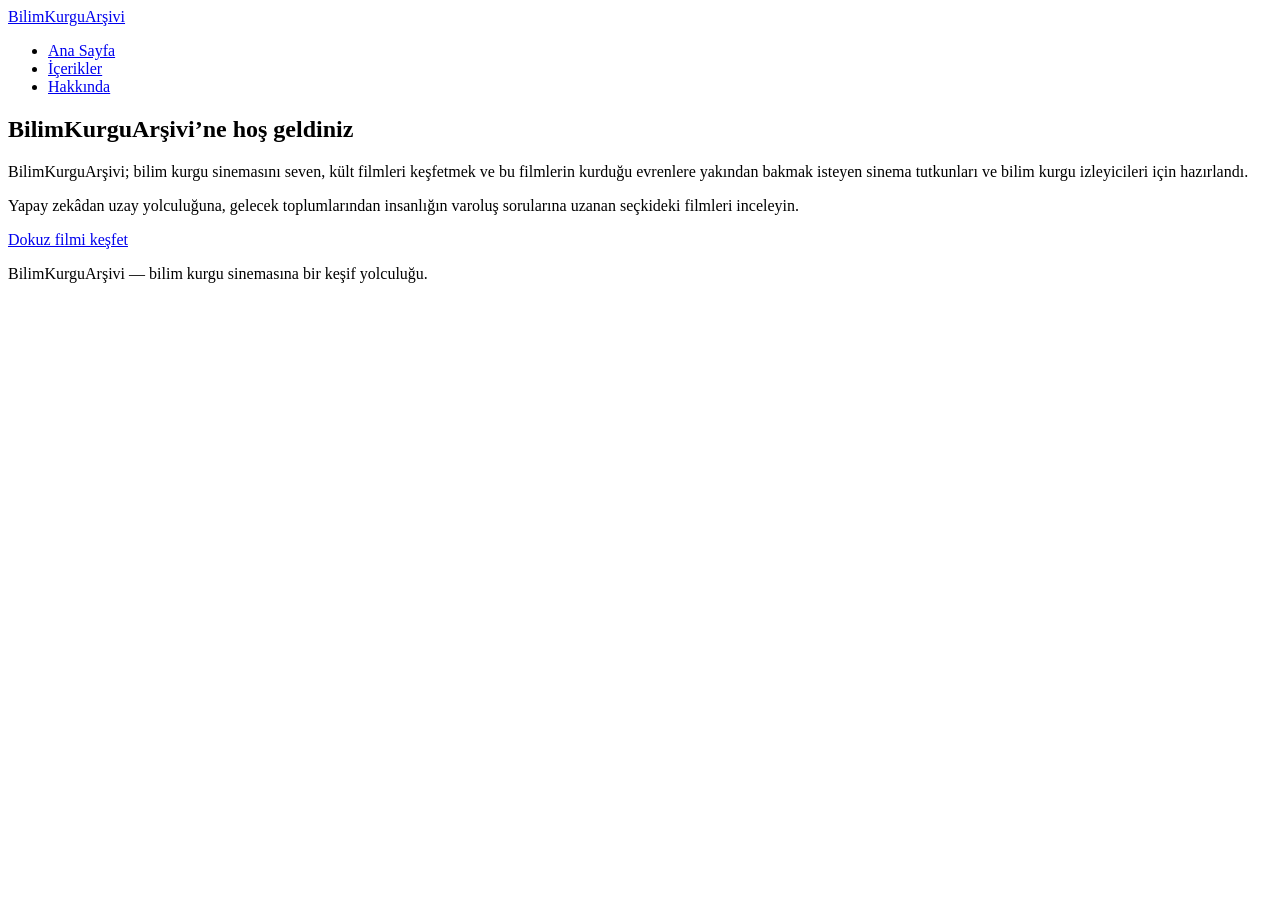
==== index.html @ 9c46f94e "uc sayfa ve dokuz film karti olusturuldu" ====
<!doctype html>
<html lang="tr">
<head>
  <meta charset="utf-8">
  <meta name="viewport" content="width=device-width, initial-scale=1">
  <meta name="description" content="BilimKurguArşivi, bilim kurgu sinemasının unutulmaz filmlerini keşfetmek isteyenler için hazırlandı.">
  <title>BilimKurguArşivi | Ana Sayfa</title>
  <link rel="stylesheet" href="style.css">
</head>
<body>
  <header>
    <a class="site-adi" href="index.html">BilimKurguArşivi</a>
    <nav aria-label="Ana navigasyon">
      <ul>
        <li><a href="index.html" aria-current="page">Ana Sayfa</a></li>
        <li><a href="icerikler.html">İçerikler</a></li>
        <li><a href="hakkinda.html">Hakkında</a></li>
      </ul>
    </nav>
  </header>

  <main>
    <section aria-labelledby="hosgeldiniz-baslik">
      <h1 id="hosgeldiniz-baslik">BilimKurguArşivi’ne hoş geldiniz</h1>
      <p>
        BilimKurguArşivi; bilim kurgu sinemasını seven, kült filmleri keşfetmek
        ve bu filmlerin kurduğu evrenlere yakından bakmak isteyen sinema
        tutkunları ve bilim kurgu izleyicileri için hazırlandı.
      </p>
      <p>
        Yapay zekâdan uzay yolculuğuna, gelecek toplumlarından insanlığın
        varoluş sorularına uzanan seçkideki filmleri inceleyin.
      </p>
      <a class="iceriklere-baglanti" href="icerikler.html">Dokuz filmi keşfet</a>
    </section>
  </main>

  <footer>
    <p>BilimKurguArşivi — bilim kurgu sinemasına bir keşif yolculuğu.</p>
  </footer>
</body>
</html>
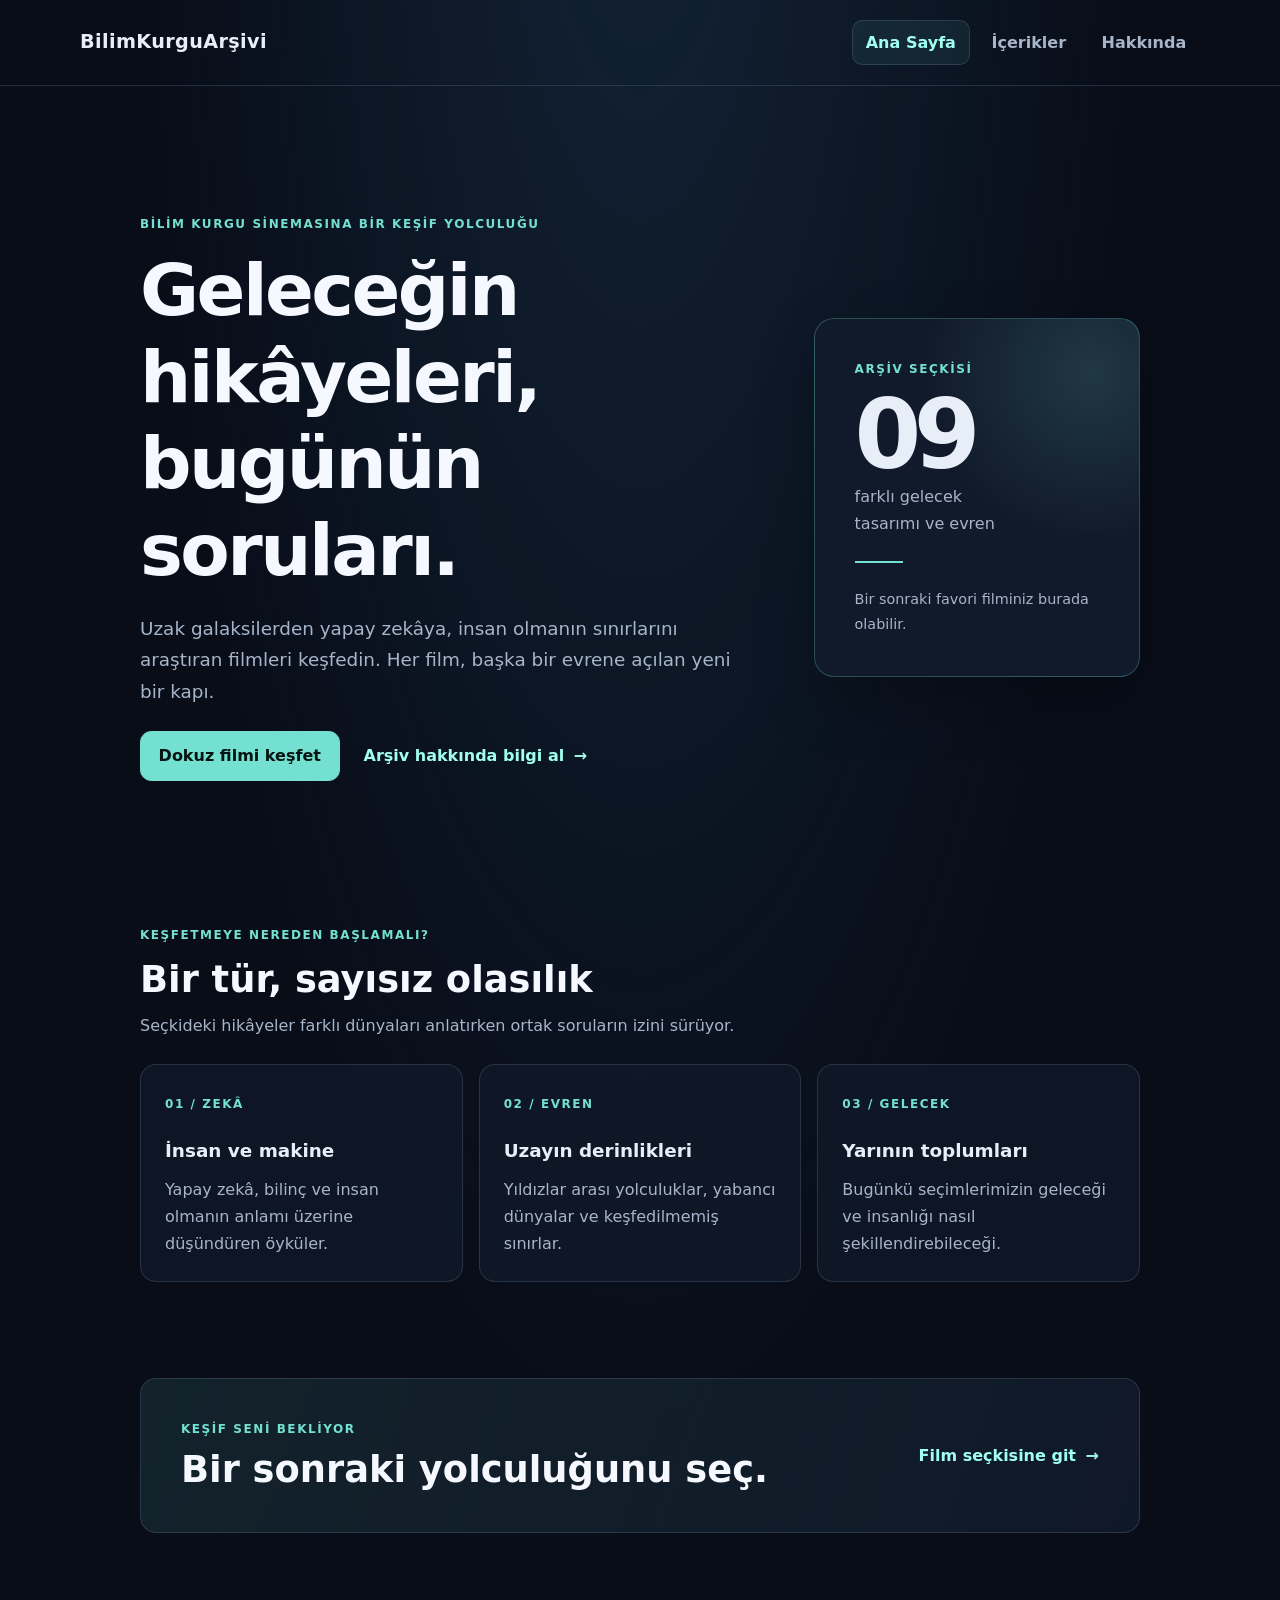
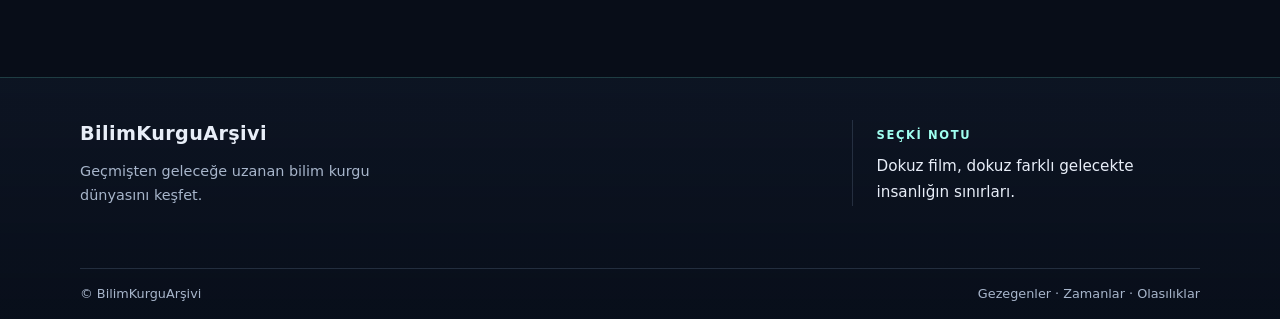
==== commit e4b62d01: "guncel tasarim ve ekran goruntuleri eklendi" ====
--- a/index.html
+++ b/index.html
@@ -8,7 +8,7 @@
   <link rel="stylesheet" href="style.css">
 </head>
 <body>
-  <header>
+  <header id="ust">
     <a class="site-adi" href="index.html">BilimKurguArşivi</a>
     <nav aria-label="Ana navigasyon">
       <ul>
@@ -20,23 +20,77 @@
   </header>
 
   <main>
-    <section aria-labelledby="hosgeldiniz-baslik">
-      <h1 id="hosgeldiniz-baslik">BilimKurguArşivi’ne hoş geldiniz</h1>
-      <p>
-        BilimKurguArşivi; bilim kurgu sinemasını seven, kült filmleri keşfetmek
-        ve bu filmlerin kurduğu evrenlere yakından bakmak isteyen sinema
-        tutkunları ve bilim kurgu izleyicileri için hazırlandı.
-      </p>
-      <p>
-        Yapay zekâdan uzay yolculuğuna, gelecek toplumlarından insanlığın
-        varoluş sorularına uzanan seçkideki filmleri inceleyin.
-      </p>
-      <a class="iceriklere-baglanti" href="icerikler.html">Dokuz filmi keşfet</a>
+    <section class="ana-sayfa-hero" aria-labelledby="hosgeldiniz-baslik">
+      <div class="hero-metni">
+        <p class="ust-etiket">Bilim kurgu sinemasına bir keşif yolculuğu</p>
+        <h1 id="hosgeldiniz-baslik">Geleceğin hikâyeleri, bugünün soruları.</h1>
+        <p class="hero-ozet">
+          Uzak galaksilerden yapay zekâya, insan olmanın sınırlarını araştıran
+          filmleri keşfedin. Her film, başka bir evrene açılan yeni bir kapı.
+        </p>
+        <div class="hero-aksiyonlar">
+          <a class="iceriklere-baglanti" href="icerikler.html">Dokuz filmi keşfet</a>
+          <a class="metin-baglanti" href="hakkinda.html">Arşiv hakkında bilgi al <span aria-hidden="true">→</span></a>
+        </div>
+      </div>
+      <aside class="hero-bilgi-karti" aria-label="Arşiv seçkisi">
+        <p class="bilgi-etiketi">Arşiv seçkisi</p>
+        <p class="film-sayisi">09</p>
+        <p>farklı gelecek<br>tasarımı ve evren</p>
+        <span class="bilgi-cizgisi" aria-hidden="true"></span>
+        <p class="bilgi-alt-metin">Bir sonraki favori filminiz burada olabilir.</p>
+      </aside>
+    </section>
+
+    <section class="tema-bolumu" aria-labelledby="tema-baslik">
+      <div class="bolum-basligi">
+        <p class="ust-etiket">Keşfetmeye nereden başlamalı?</p>
+        <h2 id="tema-baslik">Bir tür, sayısız olasılık</h2>
+        <p>Seçkideki hikâyeler farklı dünyaları anlatırken ortak soruların izini sürüyor.</p>
+      </div>
+      <div class="tema-kartlari">
+        <article class="tema-karti">
+          <span class="tema-numarasi">01 / ZEKÂ</span>
+          <h3>İnsan ve makine</h3>
+          <p>Yapay zekâ, bilinç ve insan olmanın anlamı üzerine düşündüren öyküler.</p>
+        </article>
+        <article class="tema-karti">
+          <span class="tema-numarasi">02 / EVREN</span>
+          <h3>Uzayın derinlikleri</h3>
+          <p>Yıldızlar arası yolculuklar, yabancı dünyalar ve keşfedilmemiş sınırlar.</p>
+        </article>
+        <article class="tema-karti">
+          <span class="tema-numarasi">03 / GELECEK</span>
+          <h3>Yarının toplumları</h3>
+          <p>Bugünkü seçimlerimizin geleceği ve insanlığı nasıl şekillendirebileceği.</p>
+        </article>
+      </div>
+    </section>
+
+    <section class="secim-banneri" aria-labelledby="secim-baslik">
+      <div>
+        <p class="ust-etiket">Keşif seni bekliyor</p>
+        <h2 id="secim-baslik">Bir sonraki yolculuğunu seç.</h2>
+      </div>
+      <a class="metin-baglanti" href="icerikler.html">Film seçkisine git <span aria-hidden="true">→</span></a>
     </section>
   </main>
 
   <footer>
-    <p>BilimKurguArşivi — bilim kurgu sinemasına bir keşif yolculuğu.</p>
+    <div class="footer-icerik">
+      <div class="footer-markasi">
+        <a class="site-adi" href="index.html">BilimKurguArşivi</a>
+        <p>Geçmişten geleceğe uzanan bilim kurgu dünyasını keşfet.</p>
+      </div>
+      <div class="footer-not">
+        <span>Seçki notu</span>
+        <p>Dokuz film, dokuz farklı gelecekte insanlığın sınırları.</p>
+      </div>
+    </div>
+    <div class="footer-alt">
+      <span>© BilimKurguArşivi</span>
+      <span>Gezegenler · Zamanlar · Olasılıklar</span>
+    </div>
   </footer>
 </body>
 </html>
--- a/style.css
+++ b/style.css
@@ -0,0 +1,604 @@
+:root {
+  color-scheme: dark;
+  --page: #080d18;
+  --surface: #111a2b;
+  --surface-raised: #172338;
+  --text: #e8eef8;
+  --muted: #a7b5ca;
+  --accent: #73e0d1;
+  --accent-strong: #a0fff0;
+  --border: rgba(157, 184, 216, 0.18);
+  --content-width: 1120px;
+}
+
+* {
+  box-sizing: border-box;
+}
+
+html {
+  min-width: 320px;
+  background: var(--page);
+}
+
+body {
+  min-height: 100vh;
+  margin: 0;
+  display: flex;
+  flex-direction: column;
+  color: var(--text);
+  background:
+    radial-gradient(ellipse at 50% -15%, rgba(52, 105, 150, 0.24), transparent 55%),
+    var(--page);
+  font-family: system-ui, -apple-system, BlinkMacSystemFont, "Segoe UI", sans-serif;
+  font-size: 1rem;
+  line-height: 1.7;
+}
+
+main {
+  width: min(var(--content-width), calc(100% - 3rem));
+  margin-inline: auto;
+}
+
+header {
+  width: 100%;
+  display: flex;
+  align-items: center;
+  justify-content: space-between;
+  gap: 1.25rem;
+  padding: 1.25rem max(1.5rem, calc((100% - var(--content-width)) / 2));
+  border-bottom: 1px solid var(--border);
+}
+
+header {
+  border-bottom: 1px solid var(--border);
+}
+
+.site-adi {
+  color: var(--text);
+  font-size: 1.2rem;
+  font-weight: 750;
+  letter-spacing: 0.02em;
+  text-decoration: none;
+}
+
+nav ul {
+  display: flex;
+  flex-wrap: wrap;
+  gap: 0.5rem;
+  margin: 0;
+  padding: 0;
+  list-style: none;
+}
+
+nav a {
+  display: block;
+  padding: 0.5rem 0.8rem;
+  border: 1px solid transparent;
+  border-radius: 0.65rem;
+  color: var(--muted);
+  font-weight: 600;
+  text-decoration: none;
+  transition: color 160ms ease, background-color 160ms ease, border-color 160ms ease;
+}
+
+nav a:hover,
+nav a[aria-current="page"] {
+  border-color: var(--border);
+  color: var(--accent-strong);
+  background: rgba(115, 224, 209, 0.08);
+}
+
+a:focus-visible {
+  outline: 3px solid var(--accent-strong);
+  outline-offset: 4px;
+}
+
+main {
+  flex: 1;
+  padding-block: clamp(2.5rem, 7vw, 5rem);
+}
+
+main > section,
+main > article {
+  max-width: 900px;
+  margin-inline: auto;
+}
+
+.ana-sayfa-hero {
+  display: grid;
+  grid-template-columns: minmax(0, 1fr) minmax(210px, 0.55fr);
+  align-items: center;
+  gap: clamp(2rem, 7vw, 5rem);
+  max-width: 1000px;
+  padding-block: clamp(1rem, 4vw, 3rem);
+}
+
+.hero-metni {
+  max-width: 650px;
+}
+
+.ust-etiket,
+.bilgi-etiketi,
+.tema-numarasi,
+.hakkinda-sira {
+  color: var(--accent);
+  font-size: 0.75rem;
+  font-weight: 750;
+  letter-spacing: 0.13em;
+  text-transform: uppercase;
+}
+
+.ust-etiket {
+  margin-bottom: 0.8rem;
+}
+
+.hero-metni h1 {
+  max-width: 12ch;
+  font-size: clamp(2.5rem, 6vw, 4.5rem);
+}
+
+.hero-ozet,
+.hakkinda-ozet {
+  max-width: 60ch;
+  font-size: 1.15rem;
+}
+
+.hero-aksiyonlar {
+  display: flex;
+  flex-wrap: wrap;
+  align-items: center;
+  gap: 1rem 1.5rem;
+  margin-top: 1.5rem;
+}
+
+.hero-aksiyonlar .iceriklere-baglanti {
+  margin-top: 0;
+}
+
+.metin-baglanti {
+  color: var(--accent-strong);
+  font-weight: 700;
+  text-decoration: none;
+}
+
+.metin-baglanti span {
+  display: inline-block;
+  margin-left: 0.25rem;
+  transition: transform 160ms ease;
+}
+
+.metin-baglanti:hover span {
+  transform: translateX(4px);
+}
+
+.hero-bilgi-karti {
+  padding: clamp(1.5rem, 4vw, 2.5rem);
+  border: 1px solid rgba(115, 224, 209, 0.26);
+  border-radius: 1.25rem;
+  background:
+    radial-gradient(circle at 85% 15%, rgba(115, 224, 209, 0.15), transparent 40%),
+    var(--surface);
+  box-shadow: 0 24px 60px rgba(0, 0, 0, 0.22);
+}
+
+.hero-bilgi-karti p {
+  margin-bottom: 0.5rem;
+}
+
+.hero-bilgi-karti .film-sayisi {
+  margin: 0;
+  color: var(--text);
+  font-size: clamp(4rem, 9vw, 6rem);
+  font-weight: 800;
+  letter-spacing: -0.08em;
+  line-height: 1;
+}
+
+.bilgi-cizgisi {
+  display: block;
+  width: 3rem;
+  height: 2px;
+  margin-block: 1.5rem;
+  background: var(--accent);
+}
+
+.hero-bilgi-karti .bilgi-alt-metin {
+  margin-bottom: 0;
+  font-size: 0.9rem;
+}
+
+.tema-bolumu {
+  max-width: 1000px;
+  margin-top: clamp(3rem, 8vw, 6rem);
+}
+
+.bolum-basligi {
+  max-width: 600px;
+  margin-bottom: 1.5rem;
+}
+
+.bolum-basligi h2,
+.secim-banneri h2 {
+  margin-bottom: 0.65rem;
+  font-size: clamp(1.65rem, 4vw, 2.3rem);
+}
+
+.tema-kartlari {
+  display: grid;
+  grid-template-columns: repeat(3, minmax(0, 1fr));
+  gap: 1rem;
+}
+
+.tema-karti,
+.hakkinda-karti {
+  min-width: 0;
+  padding: 1.5rem;
+  border: 1px solid var(--border);
+  border-radius: 1rem;
+  background: rgba(17, 26, 43, 0.78);
+}
+
+.tema-karti h3 {
+  margin: 1.2rem 0 0.6rem;
+  color: var(--text);
+  font-size: 1.15rem;
+}
+
+.tema-karti p,
+.hakkinda-karti p {
+  margin-bottom: 0;
+}
+
+.secim-banneri {
+  display: flex;
+  align-items: center;
+  justify-content: space-between;
+  gap: 1.5rem;
+  max-width: 1000px;
+  margin: clamp(3rem, 8vw, 6rem) auto 0;
+  padding: clamp(1.5rem, 5vw, 2.5rem);
+  border: 1px solid var(--border);
+  border-radius: 1rem;
+  background: linear-gradient(110deg, rgba(115, 224, 209, 0.1), rgba(17, 26, 43, 0.9));
+}
+
+.secim-banneri .ust-etiket {
+  margin-bottom: 0.5rem;
+}
+
+.secim-banneri h2 {
+  margin-bottom: 0;
+}
+
+.hakkinda-sayfasi {
+  max-width: 1000px;
+}
+
+.hakkinda-giris {
+  max-width: 720px;
+  margin-bottom: 2.5rem;
+}
+
+.hakkinda-giris h1 {
+  max-width: 14ch;
+}
+
+.hakkinda-kartlari {
+  display: grid;
+  grid-template-columns: repeat(2, minmax(0, 1fr));
+  gap: 1rem;
+}
+
+.hakkinda-karti h2 {
+  margin-top: 1rem;
+  color: var(--accent-strong);
+}
+
+.hakkinda-notu {
+  margin-top: 1.5rem;
+  padding: 1.5rem 1.75rem;
+  border-left: 3px solid var(--accent);
+  background: rgba(115, 224, 209, 0.06);
+}
+
+.hakkinda-notu p:not(.ust-etiket) {
+  max-width: 70ch;
+  font-size: 1.05rem;
+}
+
+h1,
+h2 {
+  color: #f5f8ff;
+  line-height: 1.2;
+  text-wrap: balance;
+}
+
+h1 {
+  margin: 0 0 1.25rem;
+  font-size: clamp(2rem, 5vw, 3.25rem);
+  letter-spacing: -0.035em;
+}
+
+h2 {
+  margin: 0 0 0.85rem;
+  font-size: 1.3rem;
+}
+
+p {
+  margin: 0 0 1rem;
+  color: var(--muted);
+}
+
+strong {
+  color: var(--text);
+}
+
+.iceriklere-baglanti {
+  display: inline-flex;
+  align-items: center;
+  justify-content: center;
+  min-height: 2.9rem;
+  margin-top: 0.75rem;
+  padding: 0.65rem 1.1rem;
+  border: 1px solid var(--accent);
+  border-radius: 0.7rem;
+  color: #061411;
+  background: var(--accent);
+  font-weight: 750;
+  text-decoration: none;
+  transition: background-color 160ms ease, transform 160ms ease;
+}
+
+.iceriklere-baglanti:hover {
+  background: var(--accent-strong);
+  transform: translateY(-2px);
+}
+
+.film-arama {
+  max-width: 32rem;
+  margin-top: 1.75rem;
+}
+
+.film-arama label {
+  display: block;
+  margin-bottom: 0.45rem;
+  color: var(--text);
+  font-weight: 650;
+}
+
+.film-arama-kontrolleri {
+  display: flex;
+  gap: 0.65rem;
+}
+
+.film-arama input {
+  min-width: 0;
+  flex: 1;
+  padding: 0.7rem 0.85rem;
+  border: 1px solid var(--border);
+  border-radius: 0.65rem;
+  color: var(--text);
+  background: var(--surface);
+  font: inherit;
+}
+
+.film-arama button {
+  padding: 0.65rem 0.9rem;
+  border: 1px solid var(--accent);
+  border-radius: 0.65rem;
+  color: var(--text);
+  background: transparent;
+  font: inherit;
+  font-weight: 650;
+  cursor: pointer;
+}
+
+.film-arama button:hover {
+  color: #061411;
+  background: var(--accent);
+}
+
+.film-arama input:focus-visible,
+.film-arama button:focus-visible {
+  outline: 3px solid var(--accent-strong);
+  outline-offset: 3px;
+}
+
+.film-arama #sonuc-sayaci {
+  margin: 0.65rem 0 0;
+  font-size: 0.9rem;
+}
+
+.film-arama #bos-sonuc-mesaji {
+  margin: 0.65rem 0 0;
+  color: var(--text);
+}
+
+.film-kartlari {
+  display: grid;
+  grid-template-columns: repeat(3, minmax(0, 1fr));
+  gap: 1.1rem;
+  margin-top: 2rem;
+}
+
+.film-karti {
+  min-width: 0;
+  padding: 1.35rem;
+  border: 1px solid var(--border);
+  border-radius: 1rem;
+  background: linear-gradient(145deg, rgba(23, 35, 56, 0.96), rgba(15, 24, 40, 0.96));
+  box-shadow: 0 12px 30px rgba(0, 0, 0, 0.16);
+  overflow-wrap: anywhere;
+}
+
+.film-karti h2 {
+  color: var(--accent-strong);
+}
+
+.film-gorsel-alani {
+  display: block;
+  width: 100%;
+  aspect-ratio: 16 / 9;
+  overflow: hidden;
+  margin: 0 0 1.25rem;
+  border-radius: 0.7rem;
+  background: #0b1321;
+}
+
+.film-gorsel-alani img {
+  width: 100%;
+  height: 100%;
+  display: block;
+  object-fit: cover;
+  object-position: center;
+}
+
+.film-karti p:last-child {
+  margin-bottom: 0;
+}
+
+footer {
+  width: 100%;
+  margin-top: 4rem;
+  padding: 2.5rem 0 0;
+  border-top: 1px solid rgba(115, 224, 209, 0.22);
+  background: linear-gradient(180deg, rgba(23, 35, 56, 0.32), rgba(8, 15, 27, 0.72));
+}
+
+.footer-icerik {
+  width: min(var(--content-width), calc(100% - 3rem));
+  display: grid;
+  grid-template-columns: minmax(0, 1.35fr) minmax(240px, 0.65fr);
+  align-items: center;
+  gap: 3rem;
+  margin-inline: auto;
+  padding: 0 0 2.25rem;
+}
+
+.footer-markasi {
+  max-width: 340px;
+}
+
+.footer-markasi p {
+  margin: 0.5rem 0 0;
+  font-size: 0.9rem;
+}
+
+.footer-not {
+  padding-left: 1.5rem;
+  border-left: 1px solid var(--border);
+}
+
+.footer-not span {
+  color: var(--accent-strong);
+  font-size: 0.72rem;
+  font-weight: 700;
+  letter-spacing: 0.14em;
+  text-transform: uppercase;
+}
+
+.footer-not p {
+  max-width: 360px;
+  margin: 0.45rem 0 0;
+  color: var(--text);
+  font-size: 0.95rem;
+}
+
+.footer-alt {
+  width: min(var(--content-width), calc(100% - 3rem));
+  display: flex;
+  justify-content: space-between;
+  gap: 1rem;
+  margin-inline: auto;
+  margin-top: 1.5rem;
+  padding-block: 0.9rem;
+  border-top: 1px solid var(--border);
+  color: var(--muted);
+  font-size: 0.8rem;
+}
+
+@media (max-width: 700px) {
+  .film-kartlari {
+    grid-template-columns: repeat(2, minmax(0, 1fr));
+  }
+
+  .footer-icerik {
+    grid-template-columns: minmax(0, 1fr);
+    gap: 1.5rem;
+  }
+
+  .ana-sayfa-hero {
+    grid-template-columns: minmax(0, 1fr);
+  }
+
+  .hero-bilgi-karti {
+    max-width: 380px;
+  }
+
+  .tema-kartlari {
+    grid-template-columns: minmax(0, 1fr);
+  }
+}
+
+@media (max-width: 600px) {
+  main {
+    width: min(var(--content-width), calc(100% - 2rem));
+  }
+
+  header {
+    width: 100%;
+    align-items: flex-start;
+    flex-direction: column;
+    gap: 0.75rem;
+    padding-inline: 1rem;
+  }
+
+  .footer-icerik,
+  .footer-alt {
+    width: calc(100% - 2rem);
+  }
+
+  nav ul {
+    gap: 0.25rem;
+  }
+
+  nav a {
+    padding: 0.45rem 0.65rem;
+  }
+
+  .film-kartlari {
+    grid-template-columns: minmax(0, 1fr);
+  }
+
+  .hakkinda-kartlari {
+    grid-template-columns: minmax(0, 1fr);
+  }
+
+  .secim-banneri,
+  .footer-icerik {
+    align-items: flex-start;
+    flex-direction: column;
+  }
+
+  .footer-not {
+    padding: 1rem 0 0;
+    border-top: 1px solid var(--border);
+    border-left: 0;
+  }
+
+  .footer-alt {
+    flex-direction: column;
+    gap: 0.25rem;
+  }
+}
+
+@media (prefers-reduced-motion: reduce) {
+  *,
+  *::before,
+  *::after {
+    scroll-behavior: auto !important;
+    transition-duration: 0.01ms !important;
+    animation-duration: 0.01ms !important;
+    animation-iteration-count: 1 !important;
+  }
+}
